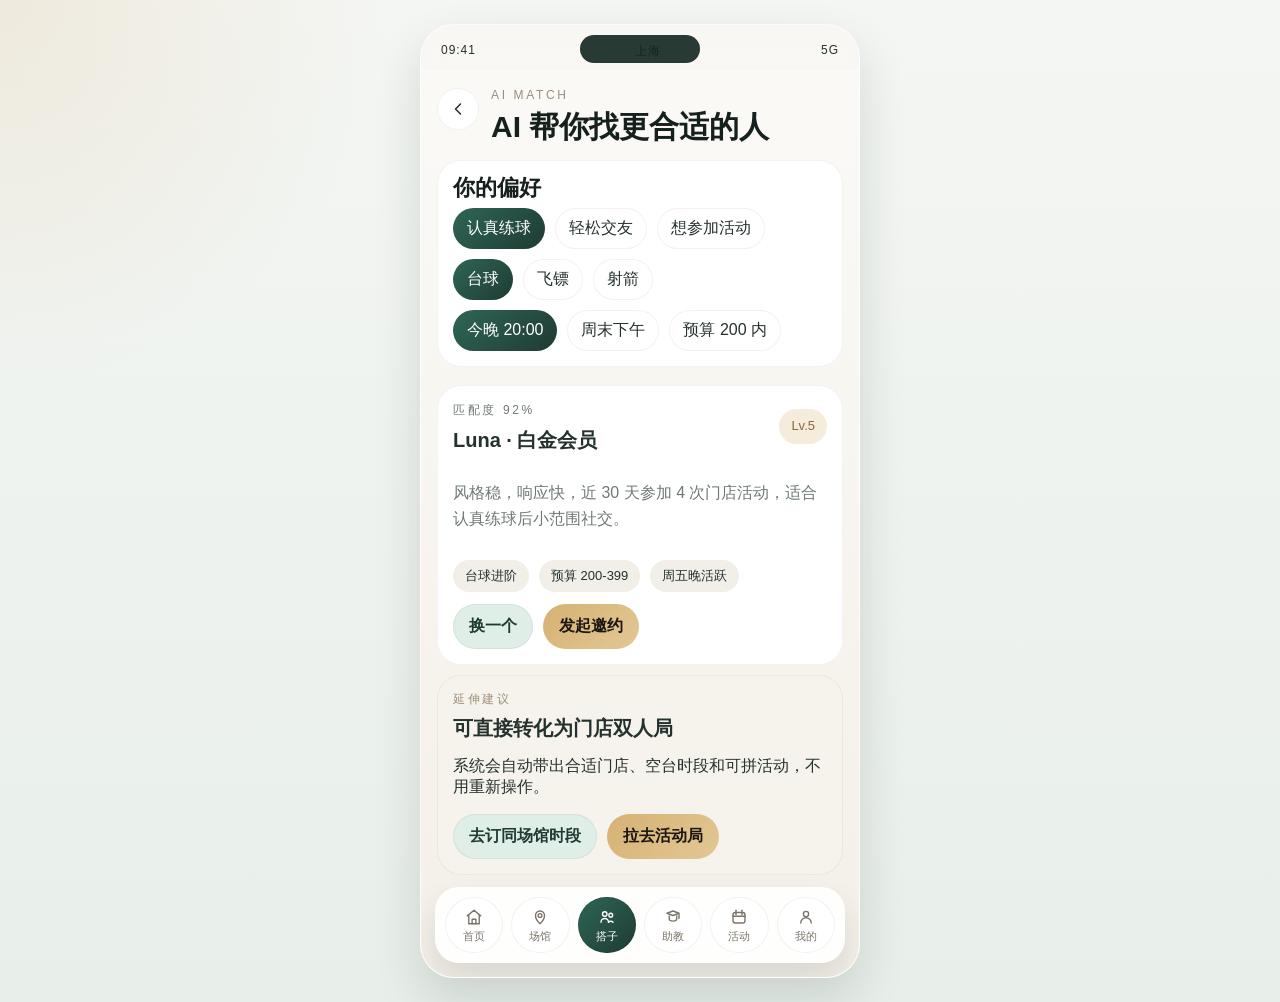
==== ai-match.html @ 8aa1ec32 "just demo demo" ====
<!DOCTYPE html>
<html lang="zh-CN">
  <head>
    <meta charset="UTF-8" />
    <meta name="viewport" content="width=device-width, initial-scale=1.0, viewport-fit=cover" />
    <title>乐动平台 - AI 搭子匹配</title>
    <link rel="stylesheet" href="./app.css" />
  </head>
  <body data-page="buddies">
    <div class="demo-shell">
      <div class="phone">
        <div class="statusbar">
          <span>09:41</span>
          <span>上海</span>
          <span>5G</span>
        </div>
        <main class="page">
          <header class="page-head with-back">
            <button class="icon-btn" data-icon-button="back" aria-label="返回" data-back>返</button>
            <div class="page-title-wrap">
              <p class="eyebrow">AI Match</p>
              <h1>AI 帮你找更合适的人</h1>
            </div>
          </header>

          <section class="card">
            <div class="section-head" style="margin-bottom: 8px">
              <h2 class="section-title">你的偏好</h2>
            </div>
            <div class="chip-row" data-chip-group>
              <button class="chip active">认真练球</button>
              <button class="chip">轻松交友</button>
              <button class="chip">想参加活动</button>
            </div>
            <div class="chip-row" data-chip-group style="margin-top: 10px">
              <button class="chip active">台球</button>
              <button class="chip">飞镖</button>
              <button class="chip">射箭</button>
            </div>
            <div class="chip-row" data-chip-group style="margin-top: 10px">
              <button class="chip active">今晚 20:00</button>
              <button class="chip">周末下午</button>
              <button class="chip">预算 200 内</button>
            </div>
          </section>

          <section class="section">
            <div class="list-stack">
              <div class="list-card">
                <div class="info-row">
                  <div>
                    <p class="meta-label">匹配度 92%</p>
                    <h3>Luna · 白金会员</h3>
                  </div>
                  <span class="pill gold">Lv.5</span>
                </div>
                <p>风格稳，响应快，近 30 天参加 4 次门店活动，适合认真练球后小范围社交。</p>
                <div class="badge-row">
                  <span class="pill">台球进阶</span>
                  <span class="pill">预算 200-399</span>
                  <span class="pill">周五晚活跃</span>
                </div>
                <div class="dual-actions">
                  <button class="secondary-btn" data-toast="已换一位新的推荐人选">换一个</button>
                  <button class="primary-btn" data-toast="邀约已发出，系统已保留同场馆时段">发起邀约</button>
                </div>
              </div>

              <div class="summary-card">
                <p class="meta-label">延伸建议</p>
                <h3>可直接转化为门店双人局</h3>
                <p>系统会自动带出合适门店、空台时段和可拼活动，不用重新操作。</p>
                <div class="hero-actions">
                  <a class="secondary-btn" href="booking.html">去订同场馆时段</a>
                  <a class="primary-btn" href="event-detail.html">拉去活动局</a>
                </div>
              </div>
            </div>
          </section>
        </main>

        <nav class="tabbar">
          <a class="tab" data-tab="home" href="index.html">首页</a>
          <a class="tab" data-tab="venues" href="venues.html">场馆</a>
          <a class="tab" data-tab="buddies" href="buddies.html">搭子</a>
          <a class="tab" data-tab="coaches" href="coaches.html">助教</a>
          <a class="tab" data-tab="events" href="events.html">活动</a>
          <a class="tab" data-tab="profile" href="profile.html">我的</a>
        </nav>
      </div>
    </div>
    <div class="toast" id="toast"></div>
    <script src="./app.js"></script>
  </body>
</html>
---- app.css ----
:root {
  --bg: #edf2ee;
  --paper: #f8f6f2;
  --surface: #ffffff;
  --surface-soft: #f2eee8;
  --ink: #16201d;
  --text: #24312d;
  --muted: #6f7a75;
  --line: #dde4de;
  --green-900: #122420;
  --green-700: #1f3b33;
  --green-500: #2e6655;
  --green-100: #dfeee6;
  --gold-500: #d6b173;
  --gold-100: #f5ecdc;
  --rose-100: #f5e4e5;
  --blue-100: #e1eef6;
  --shadow: 0 22px 48px rgba(24, 34, 31, 0.14);
}

* {
  box-sizing: border-box;
}

html,
body {
  margin: 0;
  min-height: 100%;
  background:
    radial-gradient(circle at top left, rgba(214, 177, 115, 0.18), transparent 24%),
    linear-gradient(180deg, #f4f6f4, #e8efea);
  color: var(--text);
  font-family: -apple-system, BlinkMacSystemFont, "Segoe UI", "PingFang SC", "Hiragino Sans GB",
    "Microsoft YaHei", sans-serif;
}

body {
  padding: 24px;
}

a {
  color: inherit;
  text-decoration: none;
}

button,
select {
  font: inherit;
}

.demo-shell {
  max-width: 440px;
  margin: 0 auto;
}

.phone {
  position: relative;
  min-height: calc(100vh - 48px);
  background: linear-gradient(180deg, #fbfaf7, #f4f0e8);
  border-radius: 34px;
  overflow: hidden;
  box-shadow: var(--shadow);
  border: 1px solid rgba(255, 255, 255, 0.8);
}

.phone::before {
  content: "";
  position: absolute;
  top: 10px;
  left: 50%;
  transform: translateX(-50%);
  width: 120px;
  height: 28px;
  border-radius: 999px;
  background: rgba(18, 36, 32, 0.9);
  z-index: 10;
}

.statusbar {
  position: sticky;
  top: 0;
  z-index: 8;
  display: flex;
  justify-content: space-between;
  padding: 18px 20px 10px;
  font-size: 12px;
  letter-spacing: 0.08em;
  background: linear-gradient(180deg, rgba(248, 246, 242, 0.94), rgba(248, 246, 242, 0.54));
  backdrop-filter: blur(10px);
}

.page {
  padding: 18px 16px 102px;
}

.page-head {
  display: flex;
  align-items: flex-start;
  justify-content: space-between;
  gap: 12px;
  margin-bottom: 16px;
}

.page-head.with-back {
  justify-content: flex-start;
  align-items: flex-start;
}

.page-title-wrap {
  flex: 1;
  min-width: 0;
}

.page-head h1,
.section-title,
.hero-card h2 {
  margin: 0;
  color: var(--ink);
  line-height: 1.12;
}

.page-head h1 {
  font-size: 30px;
}

.eyebrow,
.meta-label {
  margin: 0 0 8px;
  font-size: 12px;
  text-transform: uppercase;
  letter-spacing: 0.22em;
  color: #9b8f7a;
}

.subcopy,
.muted,
.card p,
.list-card p,
.hero-card p,
.detail-copy,
.info-row span,
.review-card p {
  color: var(--muted);
  line-height: 1.6;
}

.icon-btn,
.chip,
.tab,
.ghost-btn,
.primary-btn,
.secondary-btn,
.slot,
.seg-btn {
  border-radius: 999px;
  border: none;
  transition: transform 160ms ease, background 160ms ease, color 160ms ease;
}

.icon-btn,
.chip,
.tab,
.ghost-btn,
.secondary-btn,
.slot,
.seg-btn {
  background: var(--surface);
  color: var(--text);
  box-shadow: inset 0 0 0 1px rgba(22, 32, 29, 0.06);
}

.icon-btn,
.ghost-btn,
.primary-btn,
.secondary-btn,
.chip,
.slot,
.seg-btn {
  cursor: pointer;
}

.icon-btn:hover,
.ghost-btn:hover,
.primary-btn:hover,
.secondary-btn:hover,
.chip:hover,
.slot:hover,
.seg-btn:hover,
.tab:hover {
  transform: translateY(-1px);
}

.icon-btn {
  width: 42px;
  height: 42px;
  display: inline-flex;
  align-items: center;
  justify-content: center;
  padding: 0;
  font-size: 18px;
}

.ui-icon {
  width: 20px;
  height: 20px;
  display: inline-flex;
  align-items: center;
  justify-content: center;
  flex: 0 0 20px;
}

.ui-icon svg {
  width: 100%;
  height: 100%;
  stroke: currentColor;
  fill: none;
  stroke-width: 1.85;
  stroke-linecap: round;
  stroke-linejoin: round;
}

.hero-card {
  padding: 20px;
  border-radius: 28px;
  color: #fff;
  background:
    radial-gradient(circle at top right, rgba(214, 177, 115, 0.34), transparent 32%),
    linear-gradient(135deg, rgba(17, 31, 27, 0.96), rgba(44, 84, 70, 0.88));
}

.hero-card h2 {
  color: #fff;
  font-size: 28px;
}

.hero-actions,
.quick-grid,
.metrics,
.chip-row,
.section-stack,
.times,
.service-list,
.review-list,
.list-stack,
.form-grid,
.dual-actions,
.mini-tabs,
.badge-row {
  display: flex;
  gap: 10px;
  flex-wrap: wrap;
}

.hero-actions {
  margin-top: 16px;
}

.quick-grid,
.metrics,
.service-list {
  display: grid;
  grid-template-columns: repeat(2, minmax(0, 1fr));
}

.metrics {
  margin-top: 16px;
  gap: 10px;
}

.metric {
  padding: 14px;
  border-radius: 20px;
  background: rgba(255, 255, 255, 0.12);
}

.metric strong,
.price-card strong,
.profile-badge strong,
.summary-card strong,
.review-score strong {
  display: block;
}

.metric span {
  display: block;
  margin-top: 6px;
  color: rgba(255, 255, 255, 0.76);
  font-size: 13px;
}

.primary-btn,
.secondary-btn,
.ghost-btn {
  padding: 12px 16px;
  font-weight: 600;
}

.primary-btn {
  background: linear-gradient(135deg, var(--gold-500), #e2c895);
  color: #1a1712;
}

.secondary-btn {
  background: var(--green-100);
  color: var(--green-700);
}

.ghost-btn {
  background: rgba(255, 255, 255, 0.12);
  color: #fff;
  box-shadow: inset 0 0 0 1px rgba(255, 255, 255, 0.12);
}

.section {
  margin-top: 18px;
}

.section-head {
  display: flex;
  justify-content: space-between;
  gap: 12px;
  align-items: center;
  margin-bottom: 12px;
}

.section-title {
  font-size: 22px;
}

.chip {
  padding: 10px 14px;
}

.chip.active,
.slot.active,
.seg-btn.active {
  background: linear-gradient(135deg, var(--green-500), var(--green-700));
  color: #fff;
  box-shadow: none;
}

.card,
.list-card,
.summary-card,
.price-card,
.review-card {
  padding: 16px;
  border-radius: 24px;
  background: var(--surface);
  box-shadow: inset 0 0 0 1px rgba(22, 32, 29, 0.05);
}

.card.dark {
  background: linear-gradient(135deg, var(--green-900), var(--green-700));
  color: #fff;
}

.card.dark p,
.card.dark .muted {
  color: rgba(255, 255, 255, 0.78);
}

.card-title,
.list-card h3,
.summary-card h3,
.price-card h3,
.review-card h3 {
  margin: 0;
  font-size: 20px;
  line-height: 1.2;
}

.list-stack {
  flex-direction: column;
}

.list-card {
  display: grid;
  gap: 12px;
}

.info-row {
  display: flex;
  justify-content: space-between;
  gap: 12px;
  align-items: center;
}

.pill {
  display: inline-flex;
  padding: 7px 12px;
  border-radius: 999px;
  background: var(--surface-soft);
  color: var(--text);
  font-size: 13px;
}

.pill.gold {
  background: var(--gold-100);
  color: #88693a;
}

.pill.green {
  background: var(--green-100);
  color: var(--green-700);
}

.pill.rose {
  background: var(--rose-100);
  color: #94646b;
}

.pill.blue {
  background: var(--blue-100);
  color: #537389;
}

.cover {
  min-height: 160px;
  border-radius: 22px;
  position: relative;
  overflow: hidden;
  background:
    radial-gradient(circle at top right, rgba(214, 177, 115, 0.25), transparent 32%),
    linear-gradient(135deg, #1d2f29, #0f1916 58%, #44584d);
}

.cover.alt {
  background:
    radial-gradient(circle at top left, rgba(217, 143, 144, 0.24), transparent 30%),
    linear-gradient(135deg, #202828, #111918 58%, #30453e);
}

.cover.soft {
  background:
    radial-gradient(circle at top left, rgba(214, 177, 115, 0.2), transparent 28%),
    linear-gradient(135deg, #efe8db, #f8f6f2);
}

.cover-inner {
  height: 100%;
  padding: 16px;
  display: flex;
  align-items: end;
  position: relative;
  z-index: 2;
}

.cover img {
  position: absolute;
  inset: 0;
  width: 100%;
  height: 100%;
  object-fit: cover;
}

.cover.has-image::after {
  content: "";
  position: absolute;
  inset: 0;
  background: linear-gradient(180deg, rgba(8, 14, 12, 0.08), rgba(8, 14, 12, 0.64));
  z-index: 1;
}

.overlay-card {
  width: 100%;
  padding: 14px;
  border-radius: 18px;
  background: rgba(255, 255, 255, 0.12);
  color: #fff;
  backdrop-filter: blur(8px);
}

.cover.soft .overlay-card {
  background: rgba(255, 255, 255, 0.84);
  color: var(--ink);
}

.image-grid {
  display: grid;
  grid-template-columns: repeat(3, minmax(0, 1fr));
  gap: 10px;
}

.image-tile {
  height: 104px;
  border-radius: 18px;
  overflow: hidden;
  background: var(--surface);
  box-shadow: inset 0 0 0 1px rgba(22, 32, 29, 0.05);
}

.image-tile img {
  width: 100%;
  height: 100%;
  object-fit: cover;
  display: block;
}

.overlay-card p {
  margin: 6px 0 0;
  color: inherit;
}

.slots,
.mini-tabs {
  display: flex;
  gap: 10px;
  flex-wrap: wrap;
}

.slot,
.seg-btn {
  padding: 10px 14px;
}

.price-grid,
.summary-grid {
  display: grid;
  grid-template-columns: repeat(2, minmax(0, 1fr));
  gap: 12px;
}

.price-card {
  background: #fffdf9;
}

.summary-card {
  background: #f6f3ec;
}

.profile-head {
  display: flex;
  justify-content: space-between;
  gap: 12px;
  align-items: center;
}

.avatar {
  width: 68px;
  height: 68px;
  border-radius: 22px;
  display: grid;
  place-items: center;
  background: linear-gradient(135deg, var(--green-500), var(--green-700));
  color: #fff;
  font-weight: 700;
  font-size: 24px;
}

.profile-badge {
  padding: 14px 16px;
  border-radius: 22px;
  background: linear-gradient(135deg, #f4ead8, #fff8ec);
}

.profile-badge span {
  display: block;
  margin-top: 6px;
  color: #7c705f;
}

.review-list {
  flex-direction: column;
}

.review-card {
  display: grid;
  gap: 10px;
}

.review-score {
  display: flex;
  justify-content: space-between;
  align-items: center;
}

.form-grid {
  flex-direction: column;
}

.field {
  display: grid;
  gap: 8px;
}

.field label {
  font-size: 14px;
  color: var(--muted);
}

.field input,
.field textarea,
.field select {
  width: 100%;
  border: none;
  border-radius: 18px;
  padding: 14px 16px;
  background: #fff;
  box-shadow: inset 0 0 0 1px rgba(22, 32, 29, 0.06);
  color: var(--text);
}

.field textarea {
  min-height: 96px;
  resize: vertical;
}

.tabbar {
  position: absolute;
  inset: auto 14px 14px 14px;
  display: grid;
  grid-template-columns: repeat(6, 1fr);
  gap: 8px;
  padding: 10px;
  border-radius: 24px;
  background: rgba(255, 255, 255, 0.92);
  box-shadow: 0 18px 34px rgba(17, 31, 27, 0.12);
}

.tab {
  min-height: 56px;
  padding: 8px 4px;
  display: flex;
  flex-direction: column;
  align-items: center;
  justify-content: center;
  gap: 4px;
  text-align: center;
  font-size: 11px;
  line-height: 1.1;
  color: #7b7369;
}

.tab .ui-icon {
  width: 18px;
  height: 18px;
  flex-basis: 18px;
}

.tab-label {
  white-space: nowrap;
}

.tab.active {
  background: linear-gradient(135deg, var(--green-500), var(--green-700));
  color: #fff;
}

.toast {
  position: fixed;
  left: 50%;
  bottom: 110px;
  transform: translateX(-50%) translateY(20px);
  max-width: calc(100% - 48px);
  padding: 12px 16px;
  background: rgba(22, 32, 29, 0.92);
  color: #fff;
  border-radius: 16px;
  font-size: 14px;
  opacity: 0;
  pointer-events: none;
  transition: 180ms ease;
  z-index: 20;
}

.toast.visible {
  opacity: 1;
  transform: translateX(-50%) translateY(0);
}

@media (max-width: 520px) {
  body {
    padding: 0;
  }

  .demo-shell {
    max-width: none;
  }

  .phone {
    min-height: 100vh;
    border-radius: 0;
  }

  .phone::before {
    top: 8px;
  }
}
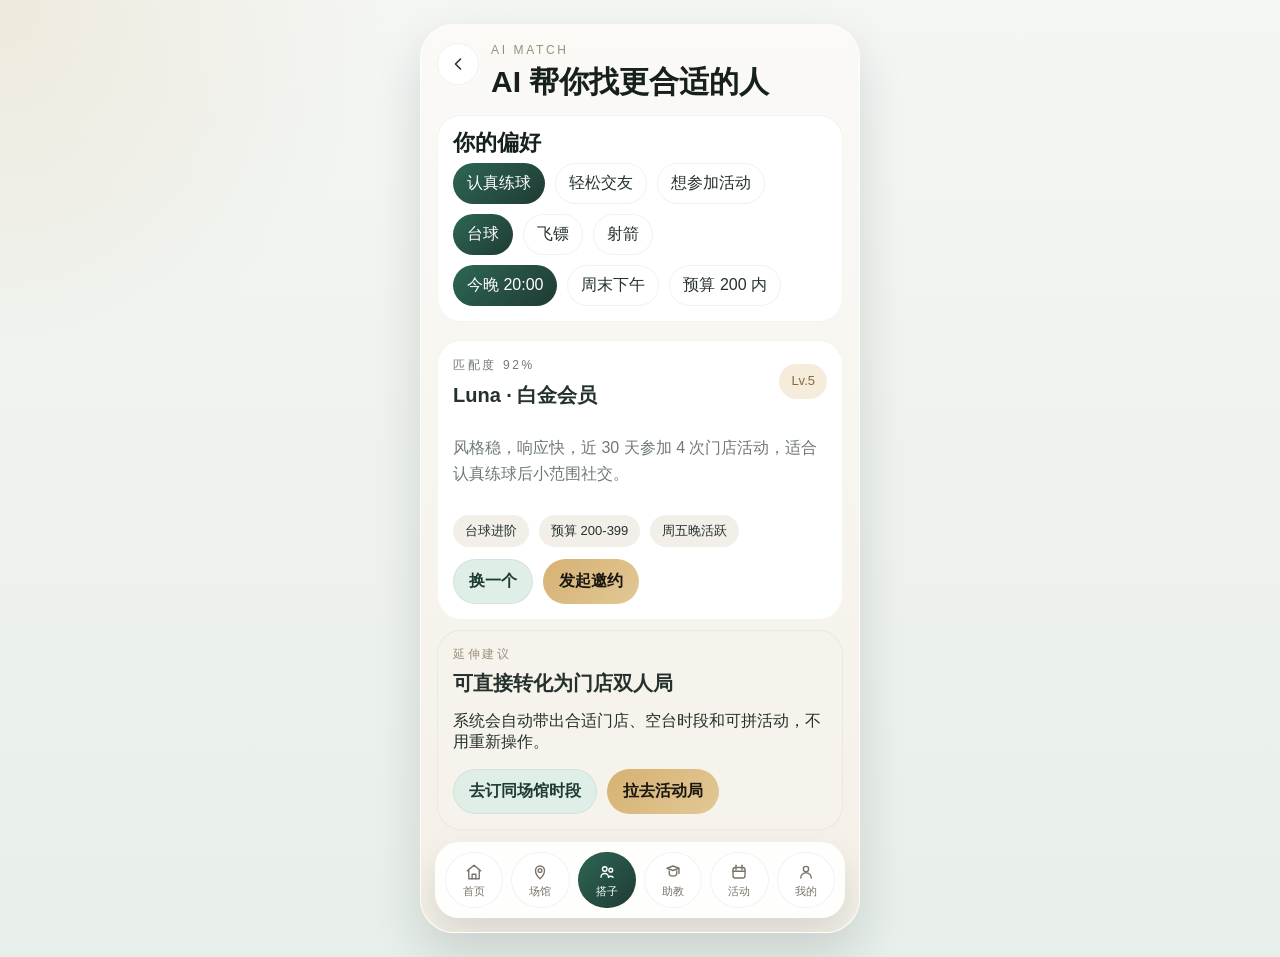
==== commit b6cd7f19: "demo 1.0.3" ====
--- a/ai-match.html
+++ b/ai-match.html
@@ -9,11 +9,6 @@
   <body data-page="buddies">
     <div class="demo-shell">
       <div class="phone">
-        <div class="statusbar">
-          <span>09:41</span>
-          <span>上海</span>
-          <span>5G</span>
-        </div>
         <main class="page">
           <header class="page-head with-back">
             <button class="icon-btn" data-icon-button="back" aria-label="返回" data-back>返</button>
--- a/app.css
+++ b/app.css
@@ -63,34 +63,8 @@
   border: 1px solid rgba(255, 255, 255, 0.8);
 }
 
-.phone::before {
-  content: "";
-  position: absolute;
-  top: 10px;
-  left: 50%;
-  transform: translateX(-50%);
-  width: 120px;
-  height: 28px;
-  border-radius: 999px;
-  background: rgba(18, 36, 32, 0.9);
-  z-index: 10;
-}
-
-.statusbar {
-  position: sticky;
-  top: 0;
-  z-index: 8;
-  display: flex;
-  justify-content: space-between;
-  padding: 18px 20px 10px;
-  font-size: 12px;
-  letter-spacing: 0.08em;
-  background: linear-gradient(180deg, rgba(248, 246, 242, 0.94), rgba(248, 246, 242, 0.54));
-  backdrop-filter: blur(10px);
-}
-
 .page {
-  padding: 18px 16px 102px;
+  padding: calc(18px + env(safe-area-inset-top, 0px)) 16px 102px;
 }
 
 .page-head {
@@ -630,6 +604,7 @@
   font-size: 11px;
   line-height: 1.1;
   color: #7b7369;
+  min-width: 0;
 }
 
 .tab .ui-icon {
@@ -682,8 +657,29 @@
     min-height: 100vh;
     border-radius: 0;
   }
-
-  .phone::before {
-    top: 8px;
+}
+
+@media (max-width: 420px) {
+  .page {
+    padding-bottom: 150px;
   }
-}
+
+  .tabbar {
+    grid-template-columns: repeat(3, minmax(0, 1fr));
+    gap: 10px 8px;
+    padding: 12px;
+  }
+
+  .tab {
+    min-height: 50px;
+    padding: 8px 2px;
+    border-radius: 18px;
+    font-size: 10px;
+  }
+
+  .tab .ui-icon {
+    width: 16px;
+    height: 16px;
+    flex-basis: 16px;
+  }
+}
